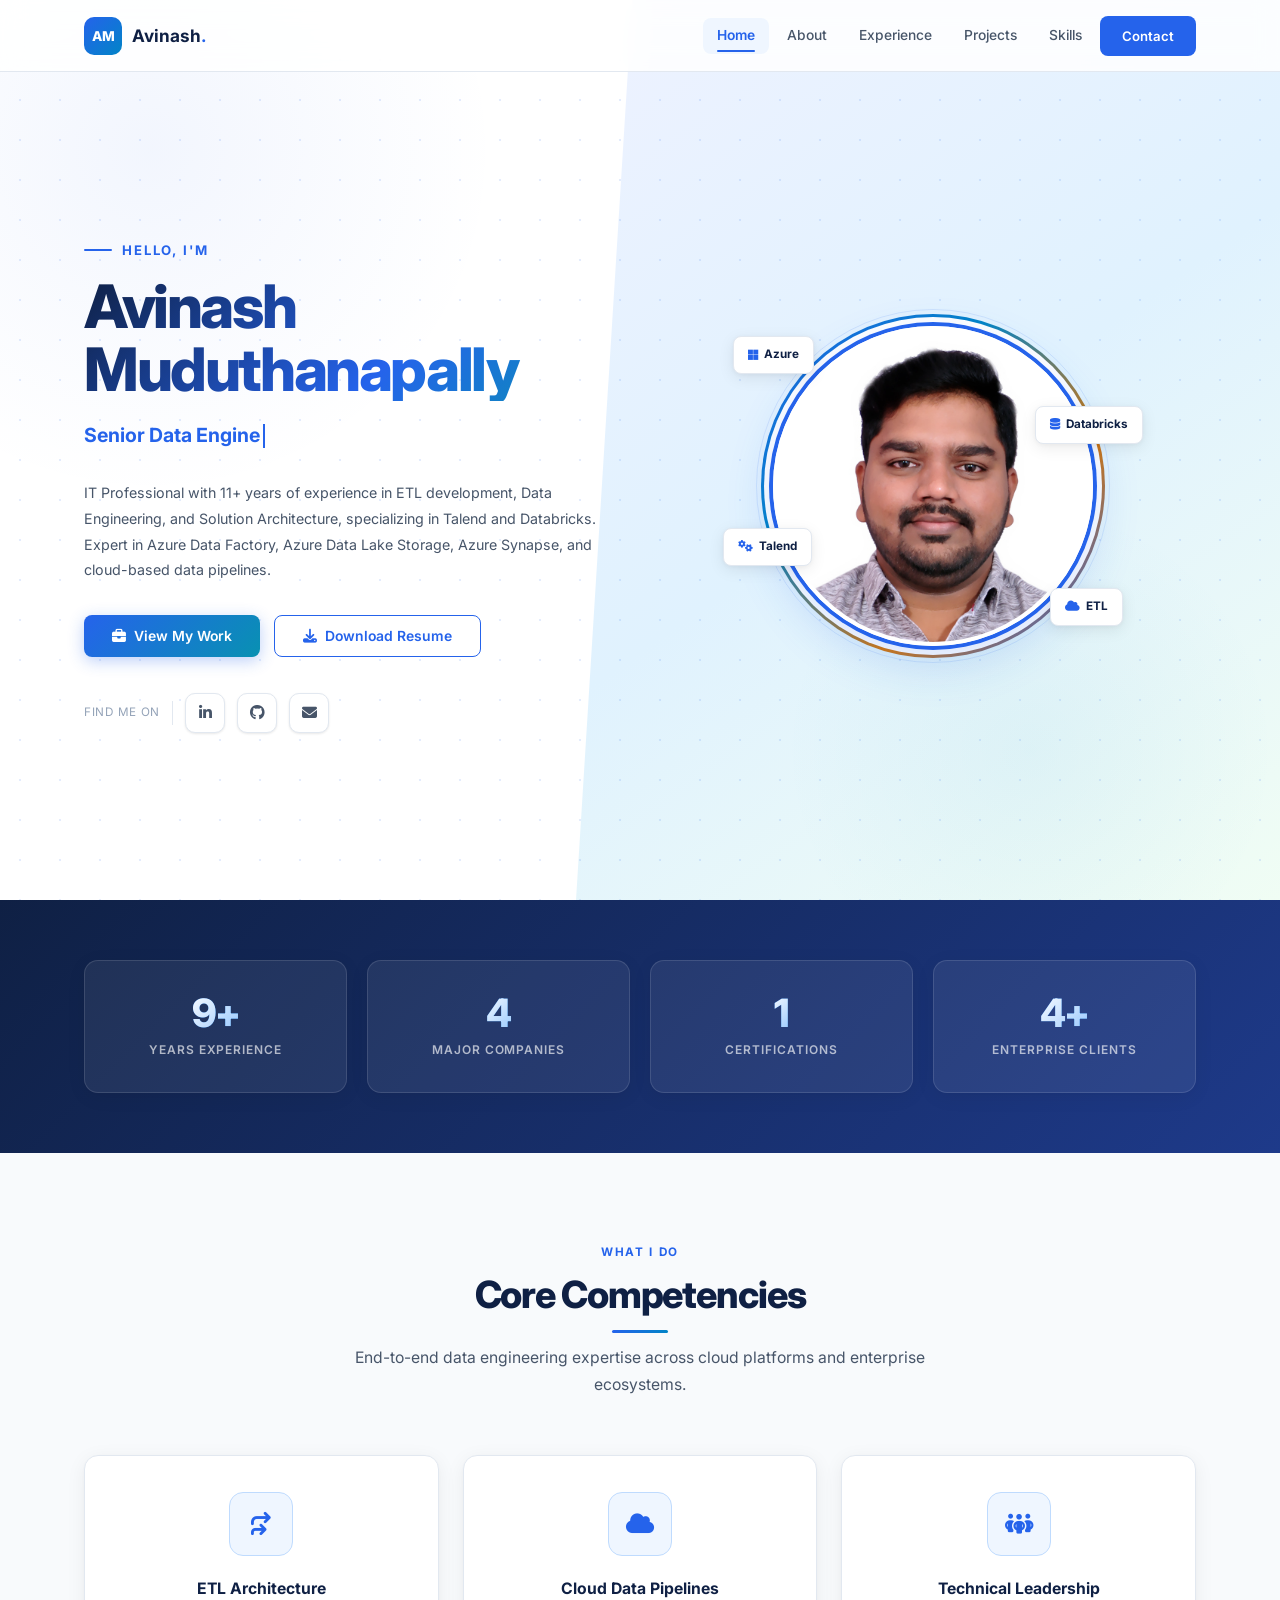
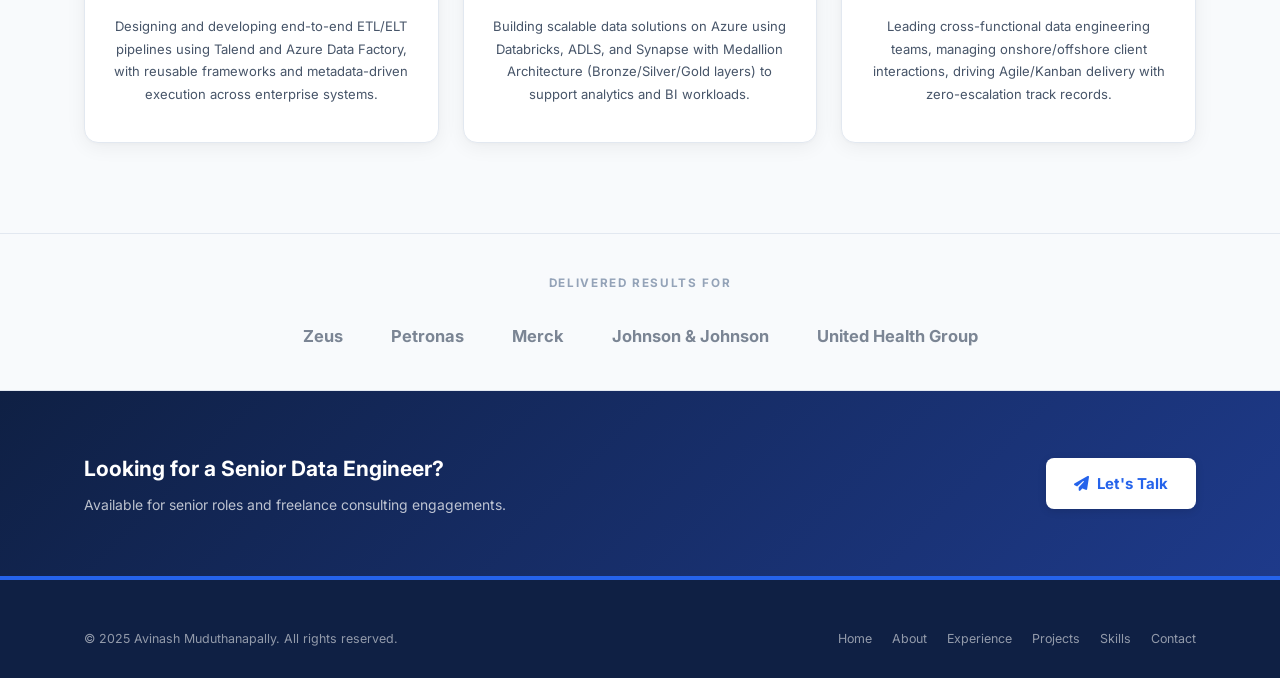
==== Portfolio/index.html @ d3d3b865 "Move portfolio to /Portfolio/ subfolder with visual redesign - Root index.html now redirects to /Por" ====
<!DOCTYPE html>
<html lang="en">
<head>
  <meta charset="UTF-8" />
  <meta name="viewport" content="width=device-width, initial-scale=1.0" />
  <title>Avinash Muduthanapally – Senior Data Engineer</title>
  <meta name="description" content="Senior Data Engineer with 11+ years of experience in ETL, Azure Databricks, Talend, and cloud data pipelines." />

  <!-- Open Graph / LinkedIn preview -->
  <meta property="og:type"        content="website" />
  <meta property="og:url"         content="https://avvi575.github.io/Portfolio/" />
  <meta property="og:title"       content="Avinash Muduthanapally – Senior Data Engineer" />
  <meta property="og:description" content="11+ years in ETL development, Data Engineering &amp; Solution Architecture. Expert in Talend, Azure Databricks, ADF, and cloud-based data pipelines." />
  <meta property="og:image"       content="https://avvi575.github.io/Portfolio/assets/images/profile.jpg" />
  <meta property="og:image:width"  content="1200" />
  <meta property="og:image:height" content="630" />
  <meta name="twitter:card"        content="summary_large_image" />
  <meta name="twitter:title"       content="Avinash Muduthanapally – Senior Data Engineer" />
  <meta name="twitter:description" content="11+ years in ETL, Talend, Azure Databricks, and cloud data pipelines." />
  <meta name="twitter:image"       content="https://avvi575.github.io/Portfolio/assets/images/profile.jpg" />

  <!-- Google Fonts -->
  <link rel="preconnect" href="https://fonts.googleapis.com" />
  <link rel="preconnect" href="https://fonts.gstatic.com" crossorigin />
  <link href="https://fonts.googleapis.com/css2?family=Inter:wght@300;400;500;600;700;800&display=swap" rel="stylesheet" />

  <!-- Font Awesome -->
  <link rel="stylesheet" href="https://cdnjs.cloudflare.com/ajax/libs/font-awesome/6.5.0/css/all.min.css" />

  <!-- AOS -->
  <link rel="stylesheet" href="https://unpkg.com/aos@2.3.4/dist/aos.css" />

  <!-- Stylesheet -->
  <link rel="stylesheet" href="assets/css/style.css" />

  <style>
    /* ── Hero Section ── */
    .hero {
      min-height: 100vh;
      display: flex;
      align-items: center;
      background: #ffffff;
      position: relative;
      overflow: hidden;
      padding-top: var(--nav-height);
    }
    .hero::before {
      content: '';
      position: absolute;
      top: 0; right: 0;
      width: 55%;
      height: 100%;
      background: linear-gradient(145deg, #eef2ff 0%, #e0f2fe 50%, #f0fdf4 100%);
      clip-path: polygon(8% 0%, 100% 0%, 100% 100%, 0% 100%);
      z-index: 0;
    }
    .hero-bg {
      position: absolute;
      inset: 0;
      pointer-events: none;
    }
    .hero-bg-grid {
      position: absolute;
      inset: 0;
      background-image: radial-gradient(circle, rgba(37,99,235,0.12) 1px, transparent 1px);
      background-size: 40px 40px;
      animation: bgPan 30s linear infinite;
    }
    .hero-glow-1 {
      position: absolute;
      width: 700px; height: 700px;
      border-radius: 50%;
      background: radial-gradient(circle, rgba(37,99,235,0.06) 0%, transparent 70%);
      top: -200px; left: -200px;
    }
    .hero-glow-2 {
      position: absolute;
      width: 500px; height: 500px;
      border-radius: 50%;
      background: radial-gradient(circle, rgba(2,132,199,0.05) 0%, transparent 70%);
      bottom: -100px; right: 0;
    }

    /* Hero layout */
    .hero-inner {
      position: relative;
      z-index: 1;
      display: grid;
      grid-template-columns: 1fr 1fr;
      gap: 60px;
      align-items: center;
      padding: 60px 0;
    }
    .hero-greeting {
      font-size: 0.88rem;
      font-weight: 700;
      color: var(--accent-blue);
      letter-spacing: 0.14em;
      text-transform: uppercase;
      margin-bottom: 14px;
      display: flex;
      align-items: center;
      gap: 10px;
    }
    .hero-greeting::before {
      content: '';
      display: inline-block;
      width: 28px; height: 2px;
      background: var(--accent-blue);
      border-radius: 1px;
    }
    .hero-name {
      font-size: clamp(2.6rem, 5.5vw, 4rem);
      font-weight: 800;
      letter-spacing: -0.04em;
      line-height: 1.05;
      background: linear-gradient(135deg, #0f2044 0%, #2563eb 60%, #0891b2 100%);
      -webkit-background-clip: text;
      -webkit-text-fill-color: transparent;
      background-clip: text;
      margin-bottom: 18px;
    }
    .hero-role {
      font-size: clamp(1.05rem, 2.5vw, 1.3rem);
      font-weight: 500;
      color: var(--text-secondary);
      margin-bottom: 22px;
      min-height: 2em;
    }
    .typewriter-wrap {
      display: inline-flex;
      align-items: center;
    }
    #typewriter { color: var(--accent-blue); font-weight: 700; }
    .cursor {
      display: inline-block;
      width: 2px;
      height: 1.2em;
      background: var(--accent-blue);
      margin-left: 3px;
      vertical-align: middle;
      animation: blink 0.8s step-end infinite;
    }
    .hero-summary {
      font-size: 0.95rem;
      color: var(--text-secondary);
      line-height: 1.8;
      max-width: 520px;
      margin-bottom: 32px;
    }
    .hero-actions {
      display: flex;
      gap: 14px;
      flex-wrap: wrap;
      margin-bottom: 36px;
    }
    .hero-socials {
      display: flex;
      gap: 12px;
      align-items: center;
    }
    .hero-social-divider {
      width: 1px; height: 24px;
      background: var(--border);
    }
    .hero-social-label {
      font-size: 0.78rem;
      color: var(--text-muted);
      letter-spacing: 0.06em;
      text-transform: uppercase;
    }

    /* Photo side */
    .hero-photo-side {
      display: flex;
      align-items: center;
      justify-content: center;
      position: relative;
    }
    .photo-ring-wrap {
      position: relative;
      width: 320px; height: 320px;
    }
    .photo-ring-outer {
      position: absolute;
      inset: -12px;
      border-radius: 50%;
      border: 3px solid transparent;
      background:
        linear-gradient(white, white) padding-box,
        linear-gradient(135deg, var(--accent-blue), var(--accent-sky), var(--accent-gold), var(--accent-blue)) border-box;
      animation: rotate-ring 7s linear infinite;
    }
    .photo-ring-outer::before {
      content: '';
      position: absolute;
      inset: -8px;
      border-radius: 50%;
      border: 1px solid rgba(37,99,235,0.12);
    }
    .photo-img {
      width: 320px; height: 320px;
      border-radius: 50%;
      object-fit: cover;
      object-position: top center;
      border: 4px solid #ffffff;
      position: relative;
      z-index: 1;
      box-shadow: 0 0 0 4px var(--accent-blue), 0 16px 48px rgba(37,99,235,0.20);
      animation: pulse-ring 4s ease-in-out infinite;
    }

    /* Floating tech badges */
    .tech-badge {
      position: absolute;
      background: #ffffff;
      border: 1px solid var(--border);
      border-radius: var(--radius-sm);
      padding: 8px 14px;
      font-size: 0.78rem;
      font-weight: 700;
      color: var(--navy);
      white-space: nowrap;
      z-index: 2;
      display: flex;
      align-items: center;
      gap: 6px;
      box-shadow: 0 4px 16px rgba(0,0,0,0.08), 0 1px 4px rgba(0,0,0,0.04);
    }
    .tech-badge i { color: var(--accent-blue); }
    .tb-1 { top: 10px;  left: -40px;  animation: float 3.2s ease-in-out infinite; }
    .tb-2 { top: 80px;  right: -50px; animation: float 3.8s ease-in-out infinite 0.5s; }
    .tb-3 { bottom: 80px; left: -50px; animation: float 4.1s ease-in-out infinite 1s; }
    .tb-4 { bottom: 20px; right: -30px; animation: float 3.5s ease-in-out infinite 1.5s; }

    /* Stats */
    .stats-section {
      padding: 60px 0;
    }

    /* What I Do */
    .what-i-do-grid {
      display: grid;
      grid-template-columns: repeat(3, 1fr);
      gap: 24px;
    }
    .what-card {
      background: #fff;
      border: 1px solid var(--border);
      border-radius: var(--radius-md);
      padding: 36px 28px;
      transition: all var(--transition);
      text-align: center;
      box-shadow: var(--shadow-card);
    }
    .what-card:hover {
      border-color: var(--border-hover);
      box-shadow: var(--shadow-hover);
      transform: translateY(-5px);
    }
    .what-icon {
      width: 64px; height: 64px;
      margin: 0 auto 20px;
      border-radius: var(--radius-md);
      background: #eff6ff;
      border: 1px solid #bfdbfe;
      display: flex; align-items: center; justify-content: center;
      font-size: 1.5rem;
      color: var(--accent-blue);
    }
    .what-title {
      font-size: 1.05rem;
      font-weight: 700;
      color: var(--navy);
      margin-bottom: 12px;
    }
    .what-desc {
      font-size: 0.87rem;
      color: var(--text-secondary);
      line-height: 1.75;
    }

    /* CTA strip */
    .cta-strip {
      background: linear-gradient(135deg, var(--navy) 0%, #1e3a8a 100%);
      padding: 60px 0;
    }
    .cta-strip h3 { color: #fff; font-size: 1.4rem; font-weight: 700; margin-bottom: 6px; }
    .cta-strip p  { color: rgba(255,255,255,0.72); font-size: 0.93rem; }
    .cta-inner {
      display: flex;
      align-items: center;
      justify-content: space-between;
      flex-wrap: wrap;
      gap: 24px;
    }
    .btn-white {
      background: #fff;
      color: var(--accent-blue);
      font-weight: 700;
      padding: 13px 28px;
      border-radius: var(--radius-sm);
      display: inline-flex;
      align-items: center;
      gap: 8px;
      transition: all var(--transition);
      box-shadow: 0 2px 8px rgba(0,0,0,0.12);
    }
    .btn-white:hover {
      background: var(--accent-blue);
      color: #fff;
      transform: translateY(-2px);
      box-shadow: 0 6px 20px rgba(0,0,0,0.15);
    }

    /* Photo placeholder */
    .photo-placeholder {
      width: 320px; height: 320px;
      border-radius: 50%;
      background: #eff6ff;
      border: 5px solid #fff;
      align-items: center;
      justify-content: center;
      font-size: 5rem;
      color: var(--accent-blue);
      position: relative;
      z-index: 1;
    }

    /* Stats dark variant */
    .stats-dark { background: linear-gradient(135deg, #0f2044 0%, #1e3a8a 100%) !important; border: none !important; }
    .stats-dark .stat-item { background: rgba(255,255,255,0.07); border-color: rgba(255,255,255,0.12); }
    .stats-dark .stat-item:hover { background: rgba(255,255,255,0.12); }
    .stats-dark .stat-number span { background: linear-gradient(135deg, #ffffff, #93c5fd); -webkit-background-clip: text; background-clip: text; -webkit-text-fill-color: transparent; }
    .stats-dark .stat-label { color: rgba(255,255,255,0.65); }

    @media (max-width: 900px) {
      .hero-inner { grid-template-columns: 1fr; text-align: center; gap: 40px; }
      .hero-greeting { justify-content: center; }
      .hero-summary  { margin: 0 auto 32px; }
      .hero-actions  { justify-content: center; }
      .hero-socials  { justify-content: center; }
      .photo-ring-wrap { width: 240px; height: 240px; }
      .photo-img { width: 240px; height: 240px; }
      .photo-placeholder { width: 240px; height: 240px; }
      .tb-1, .tb-2, .tb-3, .tb-4 { display: none; }
    }
    @media (max-width: 768px) {
      .what-i-do-grid { grid-template-columns: 1fr; }
      .cta-inner { flex-direction: column; text-align: center; }
    }
  </style>
</head>
<body>

  <!-- ── Navbar ─────────────────────────────────────────────── -->
  <nav class="navbar" id="navbar">
    <div class="container">
      <div class="nav-inner">
        <a href="index.html" class="nav-logo">
          <div class="nav-logo-badge">AM</div>
          <span class="nav-logo-text">Avinash<span>.</span></span>
        </a>
        <div class="nav-links">
          <a href="index.html"      class="nav-link" data-page="index.html">Home</a>
          <a href="about.html"      class="nav-link" data-page="about.html">About</a>
          <a href="experience.html" class="nav-link" data-page="experience.html">Experience</a>
          <a href="projects.html"   class="nav-link" data-page="projects.html">Projects</a>
          <a href="skills.html"     class="nav-link" data-page="skills.html">Skills</a>
          <a href="contact.html"    class="nav-link nav-cta" data-page="contact.html">Contact</a>
        </div>
        <button class="hamburger" id="hamburger" aria-label="Toggle menu">
          <span></span><span></span><span></span>
        </button>
      </div>
    </div>
  </nav>

  <!-- Mobile Menu -->
  <div class="mobile-menu" id="mobileMenu">
    <a href="index.html"      class="nav-link" data-page="index.html">Home</a>
    <a href="about.html"      class="nav-link" data-page="about.html">About</a>
    <a href="experience.html" class="nav-link" data-page="experience.html">Experience</a>
    <a href="projects.html"   class="nav-link" data-page="projects.html">Projects</a>
    <a href="skills.html"     class="nav-link" data-page="skills.html">Skills</a>
    <a href="contact.html"    class="nav-link nav-cta">Contact</a>
  </div>

  <!-- ── Hero Section ───────────────────────────────────────── -->
  <section class="hero">
    <div class="hero-bg">
      <div class="hero-bg-grid"></div>
      <div class="hero-glow-1"></div>
      <div class="hero-glow-2"></div>
    </div>

    <div class="container">
      <div class="hero-inner">

        <!-- Left: Text -->
        <div class="hero-text">
          <p class="hero-greeting">Hello, I'm</p>
          <h1 class="hero-name">Avinash<br/>Muduthanapally</h1>

          <div class="hero-role">
            <div class="typewriter-wrap">
              <span id="typewriter">Senior Data Engineer</span><span class="cursor"></span>
            </div>
          </div>

          <p class="hero-summary">
            IT Professional with 11+ years of experience in ETL development, Data Engineering, and Solution Architecture, specializing in Talend and Databricks. Expert in Azure Data Factory, Azure Data Lake Storage, Azure Synapse, and cloud-based data pipelines.
          </p>

          <div class="hero-actions">
            <a href="projects.html" class="btn btn-primary">
              <i class="fa-solid fa-briefcase"></i> View My Work
            </a>
            <a href="Avinash_Muduthanapally_Resume (1).pdf" class="btn btn-secondary" target="_blank">
              <i class="fa-solid fa-download"></i> Download Resume
            </a>
          </div>

          <div class="hero-socials">
            <span class="hero-social-label">Find me on</span>
            <div class="hero-social-divider"></div>
            <a href="https://www.linkedin.com/in/avinash-muduthanapally/" target="_blank" class="social-link" title="LinkedIn">
              <i class="fa-brands fa-linkedin-in"></i>
            </a>
            <a href="https://github.com/avvi575" target="_blank" class="social-link" title="GitHub">
              <i class="fa-brands fa-github"></i>
            </a>
            <a href="mailto:avinash.muduthanapally@gmail.com" class="social-link" title="Email">
              <i class="fa-solid fa-envelope"></i>
            </a>
          </div>
        </div>

        <!-- Right: Photo -->
        <div class="hero-photo-side">
          <div class="photo-ring-wrap">
            <div class="photo-ring-outer"></div>
            <img src="assets/images/profile.jpg" alt="Avinash Muduthanapally" class="photo-img" onerror="this.style.display='none'; this.parentElement.querySelector('.photo-placeholder').style.display='flex';" />
            <div class="photo-placeholder" style="display:none; width:320px; height:320px; border-radius:50%; background:#eff6ff; border:5px solid #fff; align-items:center; justify-content:center; font-size:5rem; color:var(--accent-blue); position:relative; z-index:1;">
              <i class="fa-solid fa-user"></i>
            </div>

            <!-- Floating tech badges -->
            <div class="tech-badge tb-1"><i class="fa-brands fa-microsoft"></i> Azure</div>
            <div class="tech-badge tb-2"><i class="fa-solid fa-database"></i> Databricks</div>
            <div class="tech-badge tb-3"><i class="fa-solid fa-gears"></i> Talend</div>
            <div class="tech-badge tb-4"><i class="fa-solid fa-cloud"></i> ETL</div>
          </div>
        </div>

      </div>
    </div>
  </section>

  <!-- ── Stats Row ───────────────────────────────────────────── -->
  <section class="stats-section stats-dark">
    <div class="container">
      <div class="stats-grid">
        <div class="stat-item" data-aos="fade-up" data-aos-delay="80">
          <div class="stat-number">
            <span data-counter data-target="11" data-suffix="+">0</span>
          </div>
          <div class="stat-label">Years Experience</div>
        </div>
        <div class="stat-item" data-aos="fade-up" data-aos-delay="160">
          <div class="stat-number">
            <span data-counter data-target="5">0</span>
          </div>
          <div class="stat-label">Major Companies</div>
        </div>
        <div class="stat-item" data-aos="fade-up" data-aos-delay="240">
          <div class="stat-number">
            <span data-counter data-target="2">0</span>
          </div>
          <div class="stat-label">Certifications</div>
        </div>
        <div class="stat-item" data-aos="fade-up" data-aos-delay="320">
          <div class="stat-number">
            <span data-counter data-target="5" data-suffix="+">0</span>
          </div>
          <div class="stat-label">Enterprise Clients</div>
        </div>
      </div>
    </div>
  </section>

  <!-- ── What I Do ───────────────────────────────────────────── -->
  <section class="section" style="background: var(--bg-secondary);">
    <div class="container">
      <div class="section-header" data-aos="fade-up">
        <p style="font-size:0.78rem; color:var(--accent-blue); font-weight:700; letter-spacing:0.14em; text-transform:uppercase; margin-bottom:10px;">What I Do</p>
        <h2 class="section-title">Core Competencies</h2>
        <div class="divider"></div>
        <p class="section-subtitle">End-to-end data engineering expertise across cloud platforms and enterprise ecosystems.</p>
      </div>

      <div class="what-i-do-grid">
        <div class="what-card" data-aos="fade-up" data-aos-delay="80" data-tilt>
          <div class="what-icon"><i class="fa-solid fa-arrows-turn-right"></i></div>
          <h3 class="what-title">ETL Architecture</h3>
          <p class="what-desc">Designing and developing end-to-end ETL/ELT pipelines using Talend and Azure Data Factory, with reusable frameworks and metadata-driven execution across enterprise systems.</p>
        </div>
        <div class="what-card" data-aos="fade-up" data-aos-delay="160" data-tilt>
          <div class="what-icon"><i class="fa-solid fa-cloud"></i></div>
          <h3 class="what-title">Cloud Data Pipelines</h3>
          <p class="what-desc">Building scalable data solutions on Azure using Databricks, ADLS, and Synapse with Medallion Architecture (Bronze/Silver/Gold layers) to support analytics and BI workloads.</p>
        </div>
        <div class="what-card" data-aos="fade-up" data-aos-delay="240" data-tilt>
          <div class="what-icon"><i class="fa-solid fa-people-group"></i></div>
          <h3 class="what-title">Technical Leadership</h3>
          <p class="what-desc">Leading cross-functional data engineering teams, managing onshore/offshore client interactions, driving Agile/Kanban delivery with zero-escalation track records.</p>
        </div>
      </div>
    </div>
  </section>

  <!-- Clients strip -->
  <section style="background:#f8fafc; padding:40px 0; border-top:1px solid #e2e8f0; border-bottom:1px solid #e2e8f0;">
    <div class="container">
      <p style="text-align:center; font-size:0.78rem; font-weight:700; color:#94a3b8; letter-spacing:0.14em; text-transform:uppercase; margin-bottom:28px;">Delivered Results For</p>
      <div style="display:flex; align-items:center; justify-content:center; gap:48px; flex-wrap:wrap;">
        <span style="font-size:1.1rem; font-weight:700; color:#475569; opacity:0.7;">Zeus</span>
        <span style="font-size:1.1rem; font-weight:700; color:#475569; opacity:0.7;">Petronas</span>
        <span style="font-size:1.1rem; font-weight:700; color:#475569; opacity:0.7;">Merck</span>
        <span style="font-size:1.1rem; font-weight:700; color:#475569; opacity:0.7;">Johnson &amp; Johnson</span>
        <span style="font-size:1.1rem; font-weight:700; color:#475569; opacity:0.7;">United Health Group</span>
      </div>
    </div>
  </section>

  <!-- ── CTA Strip ────────────────────────────────────────────── -->
  <section class="cta-strip">
    <div class="container">
      <div class="cta-inner">
        <div>
          <h3>Looking for a Senior Data Engineer?</h3>
          <p>Available for senior roles and freelance consulting engagements.</p>
        </div>
        <a href="contact.html" class="btn-white">
          <i class="fa-solid fa-paper-plane"></i> Let's Talk
        </a>
      </div>
    </div>
  </section>

  <!-- ── Footer ──────────────────────────────────────────────── -->
  <footer class="footer">
    <div class="container">
      <div class="footer-inner">
        <p class="footer-copy">&copy; 2025 Avinash Muduthanapally. All rights reserved.</p>
        <nav class="footer-links">
          <a href="index.html">Home</a>
          <a href="about.html">About</a>
          <a href="experience.html">Experience</a>
          <a href="projects.html">Projects</a>
          <a href="skills.html">Skills</a>
          <a href="contact.html">Contact</a>
        </nav>
      </div>
    </div>
  </footer>

  <script src="https://unpkg.com/aos@2.3.4/dist/aos.js"></script>
  <script>AOS.init({ duration: 700, once: true, offset: 60 });</script>
  <script src="assets/js/main.js"></script>
</body>
</html>
---- Portfolio/assets/css/style.css ----
/* =============================================================
   Avinash Muduthanapally Portfolio – Main Stylesheet (Light Corporate)
   ============================================================= */

:root {
  --bg-primary:      #ffffff;
  --bg-secondary:    #f8fafc;
  --bg-alt:          #f1f5f9;
  --bg-card:         #ffffff;
  --bg-card-hover:   #f8fafc;
  --navy:            #0f2044;
  --accent-blue:     #2563eb;
  --accent-sky:      #0284c7;
  --accent-gold:     #d97706;
  --accent-teal:     #0891b2;
  --text-primary:    #0f172a;
  --text-secondary:  #475569;
  --text-muted:      #94a3b8;
  --border:          #e2e8f0;
  --border-hover:    rgba(37,99,235,0.35);
  --nav-height:      72px;
  --radius-sm:       8px;
  --radius-md:       14px;
  --radius-lg:       22px;
  --shadow-sm:       0 1px 3px rgba(0,0,0,0.06), 0 1px 2px rgba(0,0,0,0.04);
  --shadow-card:     0 4px 20px rgba(0,0,0,0.06), 0 1px 4px rgba(0,0,0,0.03);
  --shadow-hover:    0 12px 40px rgba(37,99,235,0.10), 0 4px 16px rgba(0,0,0,0.06);
  --shadow-glow:     0 8px 32px rgba(37,99,235,0.12);
  --transition:      0.25s cubic-bezier(0.4,0,0.2,1);
  --font-base:       'Inter', sans-serif;
}

*, *::before, *::after { box-sizing: border-box; margin: 0; padding: 0; }

html {
  font-size: 15px;
  scroll-behavior: smooth;
  -webkit-font-smoothing: antialiased;
}

body {
  font-family: var(--font-base);
  background-color: var(--bg-primary);
  color: var(--text-primary);
  line-height: 1.7;
  overflow-x: hidden;
}

a { color: inherit; text-decoration: none; }
ul, ol { list-style: none; }
img { display: block; max-width: 100%; }
button { cursor: pointer; font-family: inherit; border: none; background: none; }

::-webkit-scrollbar { width: 6px; }
::-webkit-scrollbar-track { background: var(--bg-alt); }
::-webkit-scrollbar-thumb { background: var(--accent-blue); border-radius: 3px; }
::-webkit-scrollbar-thumb:hover { background: var(--navy); }

/* ── Typography ── */
.section-title {
  font-size: clamp(1.8rem, 4vw, 2.5rem);
  font-weight: 800;
  letter-spacing: -0.03em;
  line-height: 1.15;
  color: var(--navy);
}
.section-subtitle {
  font-size: 1.05rem;
  color: var(--text-secondary);
  max-width: 600px;
}
.accent-blue  { color: var(--accent-blue); }
.accent-sky   { color: var(--accent-sky); }
.accent-gold  { color: var(--accent-gold); }
.text-muted   { color: var(--text-muted); }

/* ── Layout ── */
.container {
  width: 100%;
  max-width: 1160px;
  margin: 0 auto;
  padding: 0 24px;
}
.section { padding: 90px 0; }
.section-alt { background: var(--bg-secondary); }
.section-header {
  text-align: center;
  margin-bottom: 56px;
}
.section-header .section-subtitle { margin: 12px auto 0; }
.divider {
  width: 56px;
  height: 3px;
  background: linear-gradient(90deg, var(--accent-blue), var(--accent-sky));
  border-radius: 2px;
  margin: 14px auto 0;
}
.divider-left { margin-left: 0; }

/* ── Section eyebrow label ── */
.section-eyebrow {
  font-size: 0.78rem;
  color: var(--accent-blue);
  font-weight: 700;
  letter-spacing: 0.14em;
  text-transform: uppercase;
  margin-bottom: 10px;
  display: block;
}

/* ── Navbar ── */
.navbar {
  position: fixed;
  top: 0; left: 0; right: 0;
  height: var(--nav-height);
  z-index: 1000;
  background: rgba(255,255,255,0.85);
  backdrop-filter: blur(12px);
  -webkit-backdrop-filter: blur(12px);
  border-bottom: 1px solid var(--border);
  transition: box-shadow var(--transition);
}
.navbar.scrolled {
  box-shadow: 0 2px 16px rgba(0,0,0,0.08);
}
.nav-inner {
  display: flex;
  align-items: center;
  justify-content: space-between;
  height: var(--nav-height);
}
.nav-logo {
  display: flex;
  align-items: center;
  gap: 10px;
  font-weight: 700;
  font-size: 1.15rem;
  color: var(--navy);
}
.nav-logo-badge {
  width: 38px; height: 38px;
  border-radius: 10px;
  background: linear-gradient(135deg, var(--accent-blue), var(--accent-sky));
  display: flex; align-items: center; justify-content: center;
  font-weight: 800;
  font-size: 0.9rem;
  color: #fff;
  flex-shrink: 0;
}
.nav-logo-text { color: var(--navy); }
.nav-logo-text span { color: var(--accent-blue); }

.nav-links {
  display: flex;
  align-items: center;
  gap: 4px;
}
.nav-link {
  position: relative;
  padding: 6px 14px;
  font-size: 0.92rem;
  font-weight: 500;
  color: var(--text-secondary);
  border-radius: var(--radius-sm);
  transition: color var(--transition);
}
.nav-link::after {
  content: '';
  position: absolute;
  bottom: 2px; left: 14px; right: 14px;
  height: 2px;
  background: var(--accent-blue);
  border-radius: 1px;
  transform: scaleX(0);
  transition: transform var(--transition);
}
.nav-link:hover { color: var(--accent-blue); }
.nav-link.active {
  color: var(--accent-blue);
  font-weight: 600;
  background: #eff6ff;
  border-radius: var(--radius-sm);
}
.nav-link.active::after { transform: scaleX(1); }
.nav-link:hover::after { transform: scaleX(1); }

.nav-cta {
  padding: 9px 22px;
  background: var(--accent-blue);
  color: #fff !important;
  border-radius: var(--radius-sm);
  font-weight: 600;
  font-size: 0.88rem;
  transition: background var(--transition), transform var(--transition), box-shadow var(--transition);
}
.nav-cta::after { display: none; }
.nav-cta:hover {
  background: var(--navy);
  transform: translateY(-1px);
  box-shadow: 0 4px 16px rgba(37,99,235,0.25);
}

.hamburger {
  display: none;
  flex-direction: column;
  gap: 5px;
  padding: 6px;
}
.hamburger span {
  display: block;
  width: 24px; height: 2px;
  background: var(--navy);
  border-radius: 1px;
  transition: transform var(--transition), opacity var(--transition);
}
.hamburger.open span:nth-child(1) { transform: translateY(7px) rotate(45deg); }
.hamburger.open span:nth-child(2) { opacity: 0; }
.hamburger.open span:nth-child(3) { transform: translateY(-7px) rotate(-45deg); }

.mobile-menu {
  display: none;
  position: fixed;
  top: var(--nav-height); left: 0; right: 0;
  background: rgba(255,255,255,0.98);
  backdrop-filter: blur(16px);
  border-bottom: 1px solid var(--border);
  box-shadow: 0 8px 24px rgba(0,0,0,0.08);
  padding: 16px 24px 24px;
  z-index: 999;
  flex-direction: column;
  gap: 4px;
}
.mobile-menu.open { display: flex; }
.mobile-menu .nav-link {
  padding: 12px 16px;
  border-radius: var(--radius-sm);
  font-size: 1rem;
  display: block;
  color: var(--text-primary);
}
.mobile-menu .nav-link:hover { background: var(--bg-secondary); color: var(--accent-blue); }
.mobile-menu .nav-cta { margin-top: 8px; text-align: center; }

/* ── Buttons ── */
.btn {
  display: inline-flex;
  align-items: center;
  gap: 8px;
  padding: 13px 28px;
  border-radius: var(--radius-sm);
  font-size: 0.93rem;
  font-weight: 600;
  transition: all var(--transition);
  cursor: pointer;
  border: none;
  line-height: 1;
  white-space: nowrap;
}
.btn-primary {
  background: linear-gradient(135deg, #2563eb, #0891b2);
  color: #fff;
  box-shadow: 0 4px 16px rgba(37,99,235,0.30);
}
.btn-primary:hover {
  background: linear-gradient(135deg, #1d4ed8, #0e7490);
  transform: translateY(-2px);
  box-shadow: 0 8px 28px rgba(37,99,235,0.40);
}
.btn-secondary {
  background: #fff;
  color: var(--accent-blue);
  border: 1.5px solid var(--accent-blue);
}
.btn-secondary:hover {
  background: var(--accent-blue);
  color: #fff;
  transform: translateY(-2px);
  box-shadow: 0 4px 16px rgba(37,99,235,0.20);
}
.btn-outline-gold {
  background: transparent;
  color: var(--accent-gold);
  border: 1.5px solid var(--accent-gold);
}
.btn-outline-gold:hover {
  background: var(--accent-gold);
  color: #fff;
  transform: translateY(-2px);
}

/* ── Cards ── */
.card {
  background: var(--bg-card);
  border: 1px solid var(--border);
  border-radius: var(--radius-md);
  padding: 28px;
  transition: all var(--transition);
  position: relative;
  overflow: hidden;
  box-shadow: var(--shadow-card);
}
.card:hover {
  border-color: var(--border-hover);
  box-shadow: var(--shadow-hover);
  transform: translateY(-4px);
  border-left: 3px solid var(--accent-blue);
}

/* ── Tags / Badges ── */
.tag {
  display: inline-flex;
  align-items: center;
  padding: 4px 12px;
  background: #eff6ff;
  border: 1px solid #bfdbfe;
  border-radius: 20px;
  font-size: 0.78rem;
  font-weight: 600;
  color: var(--accent-blue);
  white-space: nowrap;
}
.tag-cyan {
  background: #ecfeff;
  border-color: #a5f3fc;
  color: var(--accent-sky);
}
.tag-gold {
  background: #fffbeb;
  border-color: #fde68a;
  color: var(--accent-gold);
}
.tag-green {
  background: #ecfdf5;
  border-color: #a7f3d0;
  color: #059669;
}
.tag-purple {
  background: #f5f3ff;
  border-color: #ddd6fe;
  color: #7c3aed;
}
.tag-navy {
  background: #eff6ff;
  border-color: #bfdbfe;
  color: var(--navy);
}
.tags-row {
  display: flex;
  flex-wrap: wrap;
  gap: 6px;
  margin-top: 14px;
}

/* ── Page Hero (inner pages) ── */
.page-hero {
  padding: calc(var(--nav-height) + 56px) 0 56px;
  background: linear-gradient(135deg, var(--navy) 0%, #1e3a8a 100%);
  position: relative;
  overflow: hidden;
  border-bottom: 4px solid var(--accent-blue);
}
.page-hero::before {
  content: '';
  position: absolute;
  inset: 0;
  background-image: radial-gradient(circle, rgba(255,255,255,0.04) 1px, transparent 1px);
  background-size: 36px 36px;
  pointer-events: none;
}
.page-hero::after {
  content: '';
  position: absolute;
  top: -80px; right: -80px;
  width: 360px; height: 360px;
  background: radial-gradient(circle, rgba(255,255,255,0.06) 0%, transparent 70%);
  pointer-events: none;
}
.page-hero-inner { position: relative; z-index: 1; }
.breadcrumb {
  display: flex;
  align-items: center;
  gap: 8px;
  font-size: 0.82rem;
  color: rgba(255,255,255,0.55);
  margin-bottom: 18px;
}
.breadcrumb a { transition: color var(--transition); }
.breadcrumb a:hover { color: rgba(255,255,255,0.9); }
.breadcrumb i { font-size: 0.6rem; }
.page-hero-title {
  font-size: clamp(2rem, 5vw, 3rem);
  font-weight: 800;
  letter-spacing: -0.04em;
  line-height: 1.1;
  color: #ffffff;
}
.page-hero-subtitle {
  margin-top: 12px;
  font-size: 1.05rem;
  color: rgba(255,255,255,0.70);
  max-width: 540px;
}

/* ── Timeline ── */
.timeline { position: relative; }
.timeline::before {
  content: '';
  position: absolute;
  left: 28px; top: 8px; bottom: 8px;
  width: 2px;
  background: linear-gradient(180deg, var(--accent-blue), var(--accent-sky), #e2e8f0);
  border-radius: 1px;
}
.timeline-item {
  position: relative;
  padding-left: 72px;
  padding-bottom: 44px;
}
.timeline-item:last-child { padding-bottom: 0; }
.timeline-dot {
  position: absolute;
  left: 19px; top: 8px;
  width: 20px; height: 20px;
  border-radius: 50%;
  background: #fff;
  border: 2px solid var(--accent-blue);
  z-index: 1;
  transition: all var(--transition);
  box-shadow: var(--shadow-sm);
}
.timeline-dot::after {
  content: '';
  position: absolute;
  inset: 3px;
  border-radius: 50%;
  background: var(--accent-blue);
}
.timeline-item:hover .timeline-dot {
  border-color: var(--navy);
  box-shadow: 0 0 0 4px rgba(37,99,235,0.12);
}
.timeline-item:hover .timeline-dot::after { background: var(--navy); }

.timeline-card {
  background: #fff;
  border: 1px solid var(--border);
  border-radius: var(--radius-md);
  padding: 28px 32px;
  transition: all var(--transition);
  box-shadow: var(--shadow-card);
}
.timeline-card:hover {
  border-color: var(--border-hover);
  box-shadow: var(--shadow-hover);
  border-left: 3px solid var(--accent-blue);
}
.timeline-company {
  display: flex;
  align-items: flex-start;
  justify-content: space-between;
  gap: 16px;
  flex-wrap: wrap;
}
.company-name {
  font-size: 1.18rem;
  font-weight: 700;
  color: var(--navy);
}
.company-role {
  font-size: 0.95rem;
  font-weight: 600;
  color: var(--accent-blue);
  margin-top: 4px;
}
.company-meta {
  display: flex;
  gap: 16px;
  flex-wrap: wrap;
  margin-top: 8px;
  font-size: 0.82rem;
  color: var(--text-muted);
}
.company-meta span { display: flex; align-items: center; gap: 5px; }
.timeline-period {
  font-size: 0.82rem;
  font-weight: 600;
  color: var(--accent-gold);
  background: #fffbeb;
  border: 1px solid #fde68a;
  padding: 4px 12px;
  border-radius: 20px;
  white-space: nowrap;
}
.timeline-bullets {
  margin-top: 18px;
  display: flex;
  flex-direction: column;
  gap: 9px;
}
.timeline-bullets li {
  position: relative;
  padding-left: 18px;
  font-size: 0.90rem;
  color: var(--text-secondary);
  line-height: 1.65;
}
.timeline-bullets li::before {
  content: '';
  position: absolute;
  left: 0; top: 9px;
  width: 6px; height: 6px;
  border-radius: 50%;
  background: var(--accent-blue);
}

/* ── Skill Bars ── */
.skill-bar-wrap { margin-bottom: 16px; }
.skill-bar-label {
  display: flex;
  justify-content: space-between;
  margin-bottom: 7px;
  font-size: 0.88rem;
  font-weight: 600;
  color: var(--text-primary);
}
.skill-bar-label span:last-child { color: var(--text-muted); }
.skill-bar-track {
  height: 7px;
  background: var(--bg-alt);
  border-radius: 4px;
  overflow: hidden;
}
.skill-bar-fill {
  height: 100%;
  border-radius: 4px;
  background: linear-gradient(90deg, var(--accent-blue), var(--accent-sky));
  width: 0;
  transition: width 1.2s cubic-bezier(0.4,0,0.2,1);
}
.fill-teal { background: linear-gradient(90deg, #0891b2, #06b6d4); }
.fill-gold  { background: linear-gradient(90deg, #d97706, #f59e0b); }

/* ── Stats ── */
.stats-grid {
  display: grid;
  grid-template-columns: repeat(4, 1fr);
  gap: 20px;
}
.stat-item {
  background: #fff;
  border: 1px solid var(--border);
  border-radius: var(--radius-md);
  padding: 32px 24px;
  text-align: center;
  box-shadow: var(--shadow-card);
  transition: all var(--transition);
}
.stat-item:hover {
  border-color: var(--border-hover);
  box-shadow: var(--shadow-hover);
  transform: translateY(-3px);
}
.stat-number {
  font-size: clamp(2rem, 4vw, 2.6rem);
  font-weight: 800;
  letter-spacing: -0.04em;
  background: linear-gradient(135deg, var(--accent-blue), var(--accent-sky));
  -webkit-background-clip: text;
  -webkit-text-fill-color: transparent;
  background-clip: text;
  line-height: 1;
}
.stat-label {
  font-size: 0.80rem;
  color: var(--text-muted);
  margin-top: 8px;
  font-weight: 600;
  text-transform: uppercase;
  letter-spacing: 0.08em;
}

/* ── Contact Form ── */
.form-group { margin-bottom: 20px; }
.form-group label {
  display: block;
  font-size: 0.84rem;
  font-weight: 600;
  color: var(--text-primary);
  margin-bottom: 8px;
}
.form-group input,
.form-group textarea,
.form-group select {
  width: 100%;
  background: var(--bg-secondary);
  border: 1.5px solid var(--border);
  border-radius: var(--radius-sm);
  padding: 13px 16px;
  font-size: 0.92rem;
  font-family: var(--font-base);
  color: var(--text-primary);
  transition: border-color var(--transition), box-shadow var(--transition);
  outline: none;
  resize: vertical;
}
.form-group input::placeholder,
.form-group textarea::placeholder { color: var(--text-muted); }
.form-group input:focus,
.form-group textarea:focus,
.form-group select:focus {
  border-color: var(--accent-blue);
  box-shadow: 0 0 0 3px rgba(37,99,235,0.10);
  background: #fff;
}
.form-group textarea { min-height: 140px; }

/* ── Footer ── */
.footer {
  background: var(--navy);
  padding: 48px 0 28px;
  border-top: 4px solid var(--accent-blue);
}
.footer-inner {
  display: flex;
  align-items: center;
  justify-content: space-between;
  flex-wrap: wrap;
  gap: 20px;
}
.footer-copy {
  font-size: 0.83rem;
  color: rgba(255,255,255,0.55);
}
.footer-links {
  display: flex;
  gap: 20px;
  flex-wrap: wrap;
}
.footer-links a {
  font-size: 0.83rem;
  color: rgba(255,255,255,0.55);
  transition: color var(--transition);
}
.footer-links a:hover { color: #fff; }

/* ── Social Links ── */
.social-links { display: flex; gap: 12px; align-items: center; }
.social-link {
  width: 40px; height: 40px;
  border-radius: 10px;
  background: #fff;
  border: 1px solid var(--border);
  display: flex; align-items: center; justify-content: center;
  font-size: 1rem;
  color: var(--text-secondary);
  transition: all var(--transition);
  box-shadow: var(--shadow-sm);
}
.social-link:hover {
  border-color: var(--accent-blue);
  color: var(--accent-blue);
  transform: translateY(-3px);
  box-shadow: 0 6px 20px rgba(37,99,235,0.15);
}

/* ── Contact Info Cards ── */
.contact-info-card {
  display: flex;
  align-items: flex-start;
  gap: 16px;
  padding: 20px;
  background: #fff;
  border: 1px solid var(--border);
  border-radius: var(--radius-md);
  transition: all var(--transition);
  margin-bottom: 16px;
  box-shadow: var(--shadow-sm);
}
.contact-info-card:hover {
  border-color: var(--border-hover);
  box-shadow: var(--shadow-hover);
}
.contact-icon {
  width: 44px; height: 44px;
  border-radius: 10px;
  background: #eff6ff;
  border: 1px solid #bfdbfe;
  display: flex; align-items: center; justify-content: center;
  font-size: 1.1rem;
  color: var(--accent-blue);
  flex-shrink: 0;
}
.contact-info-label {
  font-size: 0.75rem;
  text-transform: uppercase;
  letter-spacing: 0.1em;
  color: var(--text-muted);
  font-weight: 600;
}
.contact-info-value {
  font-size: 0.92rem;
  color: var(--text-primary);
  font-weight: 500;
  margin-top: 3px;
}
.contact-info-value a {
  color: var(--accent-blue);
  transition: color var(--transition);
}
.contact-info-value a:hover { color: var(--navy); }

/* ── Cert Cards ── */
.cert-card {
  display: flex;
  align-items: center;
  gap: 20px;
  padding: 24px;
  background: #fff;
  border: 1px solid var(--border);
  border-radius: var(--radius-md);
  transition: all var(--transition);
  box-shadow: var(--shadow-sm);
}
.cert-card:hover {
  border-color: var(--border-hover);
  box-shadow: var(--shadow-hover);
}
.cert-icon {
  width: 56px; height: 56px;
  border-radius: var(--radius-sm);
  display: flex; align-items: center; justify-content: center;
  font-size: 1.6rem;
  flex-shrink: 0;
}
.cert-icon-talend {
  background: #eff6ff;
  border: 1px solid #bfdbfe;
  color: var(--accent-blue);
}
.cert-icon-databricks {
  background: #fffbeb;
  border: 1px solid #fde68a;
  color: var(--accent-gold);
}
.cert-name { font-size: 1rem; font-weight: 700; color: var(--navy); }
.cert-issuer { font-size: 0.82rem; color: var(--text-muted); margin-top: 4px; }

/* ── Domain Pills ── */
.domain-grid { display: flex; flex-wrap: wrap; gap: 12px; }
.domain-pill {
  padding: 10px 20px;
  background: #fff;
  border: 1.5px solid var(--border);
  border-radius: 30px;
  font-size: 0.88rem;
  font-weight: 500;
  color: var(--text-secondary);
  transition: all var(--transition);
  display: flex;
  align-items: center;
  gap: 8px;
  box-shadow: var(--shadow-sm);
}
.domain-pill:hover {
  border-color: var(--accent-blue);
  color: var(--accent-blue);
  background: #eff6ff;
  transform: translateY(-2px);
}

/* ── Client Cards ── */
.client-grid {
  display: grid;
  grid-template-columns: repeat(auto-fill, minmax(160px, 1fr));
  gap: 16px;
}
.client-card {
  padding: 20px 16px;
  background: #fff;
  border: 1px solid var(--border);
  border-radius: var(--radius-md);
  text-align: center;
  font-size: 0.90rem;
  font-weight: 600;
  color: var(--text-secondary);
  transition: all var(--transition);
  box-shadow: var(--shadow-sm);
}
.client-card:hover {
  border-color: var(--border-hover);
  color: var(--navy);
  transform: translateY(-3px);
  box-shadow: var(--shadow-hover);
}
.client-card i { display: block; font-size: 1.5rem; margin-bottom: 8px; color: var(--accent-blue); }

/* ── Project Cards ── */
.projects-grid {
  display: grid;
  grid-template-columns: repeat(auto-fill, minmax(340px, 1fr));
  gap: 24px;
}
.project-card {
  background: #fff;
  border: 1px solid var(--border);
  border-radius: var(--radius-md);
  padding: 28px;
  transition: all var(--transition);
  position: relative;
  display: flex;
  flex-direction: column;
  overflow: hidden;
  box-shadow: var(--shadow-card);
}
.project-card::after {
  content: '';
  position: absolute;
  top: 0; left: 0; right: 0;
  height: 3px;
  background: linear-gradient(90deg, var(--accent-blue), var(--accent-sky));
  transform: scaleX(0);
  transition: transform var(--transition);
  transform-origin: left;
}
.project-card:hover {
  border-color: var(--border-hover);
  box-shadow: var(--shadow-hover);
  transform: translateY(-5px);
  border-left: 3px solid var(--accent-blue);
}
.project-card:hover::after { transform: scaleX(1); }
.project-header {
  display: flex;
  align-items: flex-start;
  justify-content: space-between;
  gap: 12px;
  margin-bottom: 14px;
}
.project-name {
  font-size: 1.12rem;
  font-weight: 700;
  color: var(--navy);
  line-height: 1.3;
}
.project-client-badge {
  font-size: 0.75rem;
  font-weight: 600;
  padding: 3px 10px;
  border-radius: 20px;
  white-space: nowrap;
  flex-shrink: 0;
}
.project-period {
  font-size: 0.80rem;
  color: var(--text-muted);
  margin-bottom: 12px;
  display: flex;
  align-items: center;
  gap: 6px;
}
.project-desc {
  font-size: 0.88rem;
  color: var(--text-secondary);
  line-height: 1.65;
  margin-bottom: 16px;
}
.project-achievements {
  list-style: none;
  display: flex;
  flex-direction: column;
  gap: 8px;
  margin-bottom: 18px;
  flex: 1;
}
.project-achievements li {
  position: relative;
  padding-left: 16px;
  font-size: 0.83rem;
  color: var(--text-secondary);
  line-height: 1.5;
}
.project-achievements li::before {
  content: '';
  position: absolute;
  left: 0; top: 7px;
  width: 5px; height: 5px;
  border-radius: 50%;
  background: var(--accent-blue);
}

/* ── Skill Category Card ── */
.skill-cat-card {
  background: #fff;
  border: 1px solid var(--border);
  border-radius: var(--radius-md);
  padding: 28px;
  transition: all var(--transition);
  box-shadow: var(--shadow-card);
}
.skill-cat-card:hover {
  border-color: var(--border-hover);
  box-shadow: var(--shadow-hover);
}
.skill-cat-header {
  display: flex;
  align-items: center;
  gap: 14px;
  margin-bottom: 22px;
}
.skill-cat-icon {
  width: 44px; height: 44px;
  border-radius: 10px;
  background: #eff6ff;
  border: 1px solid #bfdbfe;
  display: flex; align-items: center; justify-content: center;
  font-size: 1.1rem;
  color: var(--accent-blue);
}
.skill-cat-name {
  font-size: 1rem;
  font-weight: 700;
  color: var(--navy);
}
.skill-cat-count {
  font-size: 0.78rem;
  color: var(--text-muted);
  margin-top: 2px;
}
.skill-tags { display: flex; flex-wrap: wrap; gap: 8px; }

/* ── Animations ── */
@keyframes fadeInUp {
  from { opacity: 0; transform: translateY(28px); }
  to   { opacity: 1; transform: translateY(0); }
}
@keyframes slideInLeft {
  from { opacity: 0; transform: translateX(-40px); }
  to   { opacity: 1; transform: translateX(0); }
}
@keyframes slideInRight {
  from { opacity: 0; transform: translateX(40px); }
  to   { opacity: 1; transform: translateX(0); }
}
@keyframes shimmer {
  0%   { background-position: -200% center; }
  100% { background-position:  200% center; }
}
@keyframes float {
  0%, 100% { transform: translateY(0); }
  50%       { transform: translateY(-8px); }
}
@keyframes rotate-ring {
  from { transform: rotate(0deg); }
  to   { transform: rotate(360deg); }
}
@keyframes blink {
  0%, 100% { opacity: 1; }
  50%       { opacity: 0; }
}
@keyframes bgPan {
  from { background-position: 0 0; }
  to   { background-position: 40px 40px; }
}
@keyframes pulse-ring {
  0%, 100% { box-shadow: 0 0 0 0 rgba(37,99,235,0.2), 0 0 0 4px var(--accent-blue), 0 16px 48px rgba(37,99,235,0.20); }
  50%       { box-shadow: 0 0 0 10px rgba(37,99,235,0), 0 0 0 4px var(--accent-blue), 0 16px 48px rgba(37,99,235,0.20); }
}

/* AOS replaces these — kept as stubs so any leftover class references don't break layout */
.animate-on-scroll { }
.animate-on-scroll.is-visible { }
.slide-left { }
.slide-right { }
.slide-left.is-visible { }
.slide-right.is-visible { }

.delay-1 { transition-delay: 0.08s; }
.delay-2 { transition-delay: 0.16s; }
.delay-3 { transition-delay: 0.24s; }
.delay-4 { transition-delay: 0.32s; }
.delay-5 { transition-delay: 0.40s; }

/* ── Responsive ── */
@media (max-width: 1024px) {
  .stats-grid { grid-template-columns: repeat(2, 1fr); }
  .projects-grid { grid-template-columns: 1fr; }
}
@media (max-width: 768px) {
  :root { --nav-height: 64px; }
  .nav-links { display: none; }
  .hamburger { display: flex; }
  .section { padding: 64px 0; }
  .timeline::before { left: 14px; }
  .timeline-item { padding-left: 44px; }
  .timeline-dot { left: 5px; }
  .page-hero { padding-top: calc(var(--nav-height) + 36px); }
  .footer-inner { flex-direction: column; text-align: center; }
  .footer-links { justify-content: center; }
  .projects-grid { grid-template-columns: 1fr; }
  .stats-grid { grid-template-columns: repeat(2, 1fr); }
}
@media (max-width: 480px) {
  .stats-grid { grid-template-columns: 1fr 1fr; }
  .btn { padding: 11px 20px; font-size: 0.87rem; }
}
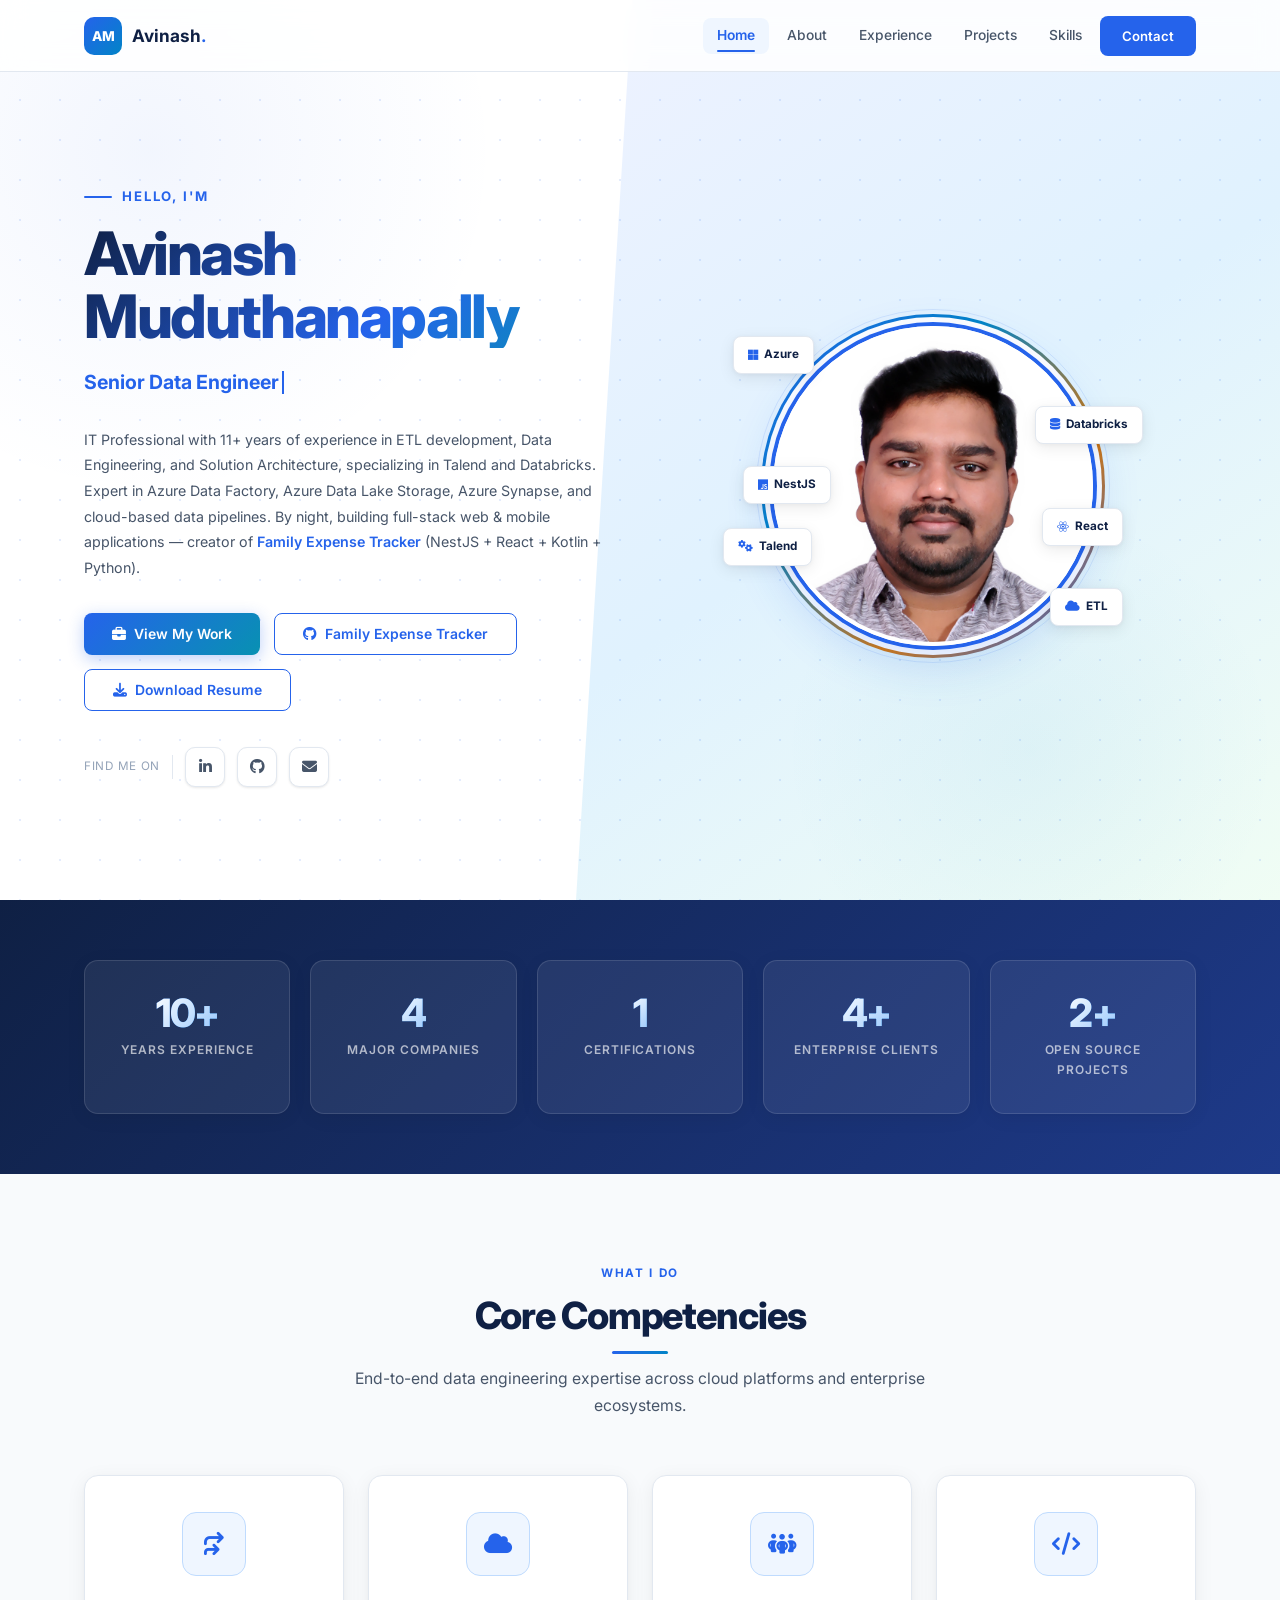
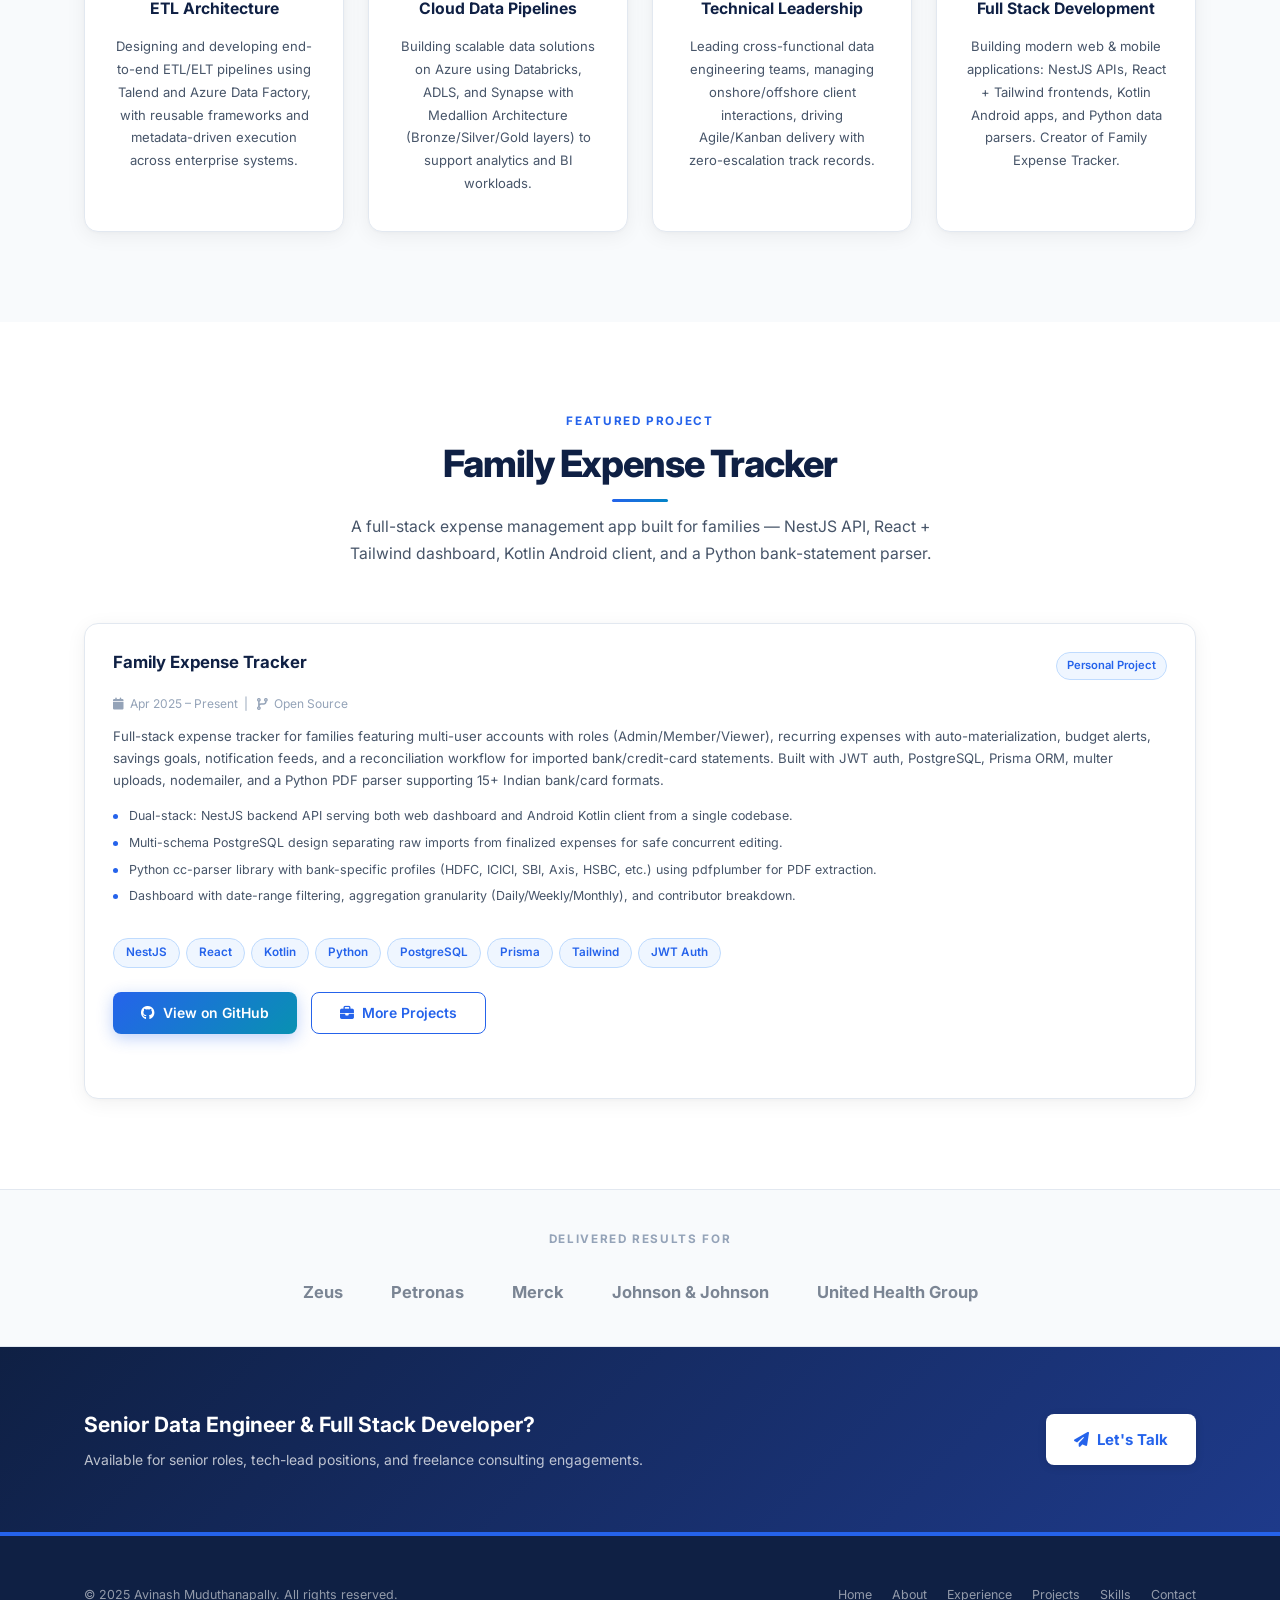
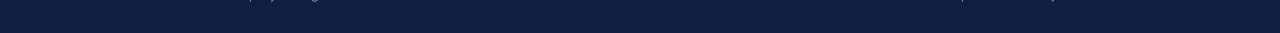
==== commit 003641a8: "feat: feature Family Expense Tracker project, add full-stack highlights, update hero/CTA" ====
--- a/Portfolio/index.html
+++ b/Portfolio/index.html
@@ -3,20 +3,20 @@
 <head>
   <meta charset="UTF-8" />
   <meta name="viewport" content="width=device-width, initial-scale=1.0" />
-  <title>Avinash Muduthanapally – Senior Data Engineer</title>
-  <meta name="description" content="Senior Data Engineer with 11+ years of experience in ETL, Azure Databricks, Talend, and cloud data pipelines." />
+  <title>Avinash Muduthanapally – Senior Data Engineer & Full Stack Developer</title>
+  <meta name="description" content="Senior Data Engineer & Full Stack Developer with 11+ years in ETL, Azure Databricks, Talend, cloud data pipelines. Building full-stack web & mobile apps including Family Expense Tracker (NestJS + React + Kotlin + Python)." />
 
   <!-- Open Graph / LinkedIn preview -->
   <meta property="og:type"        content="website" />
   <meta property="og:url"         content="https://avvi575.github.io/Portfolio/" />
-  <meta property="og:title"       content="Avinash Muduthanapally – Senior Data Engineer" />
-  <meta property="og:description" content="11+ years in ETL development, Data Engineering &amp; Solution Architecture. Expert in Talend, Azure Databricks, ADF, and cloud-based data pipelines." />
+  <meta property="og:title"       content="Avinash Muduthanapally – Senior Data Engineer & Full Stack Developer" />
+  <meta property="og:description" content="11+ years in ETL, Talend, Azure Databricks, plus full-stack development (NestJS, React, Kotlin, Python). Creator of Family Expense Tracker." />
   <meta property="og:image"       content="https://avvi575.github.io/Portfolio/assets/images/profile.jpg" />
   <meta property="og:image:width"  content="1200" />
   <meta property="og:image:height" content="630" />
   <meta name="twitter:card"        content="summary_large_image" />
-  <meta name="twitter:title"       content="Avinash Muduthanapally – Senior Data Engineer" />
-  <meta name="twitter:description" content="11+ years in ETL, Talend, Azure Databricks, and cloud data pipelines." />
+  <meta name="twitter:title"       content="Avinash Muduthanapally – Senior Data Engineer & Full Stack Developer" />
+  <meta name="twitter:description" content="11+ years in ETL, Talend, Azure Databricks, plus full-stack development (NestJS, React, Kotlin, Python)." />
   <meta name="twitter:image"       content="https://avvi575.github.io/Portfolio/assets/images/profile.jpg" />
 
   <!-- Google Fonts -->
@@ -241,7 +241,7 @@
     /* What I Do */
     .what-i-do-grid {
       display: grid;
-      grid-template-columns: repeat(3, 1fr);
+      grid-template-columns: repeat(4, 1fr);
       gap: 24px;
     }
     .what-card {
@@ -333,6 +333,8 @@
     .stats-dark .stat-item:hover { background: rgba(255,255,255,0.12); }
     .stats-dark .stat-number span { background: linear-gradient(135deg, #ffffff, #93c5fd); -webkit-background-clip: text; background-clip: text; -webkit-text-fill-color: transparent; }
     .stats-dark .stat-label { color: rgba(255,255,255,0.65); }
+    .stats-grid { grid-template-columns: repeat(5, 1fr); }
+    @media (max-width: 1024px) { .stats-grid { grid-template-columns: repeat(3, 1fr); } }
 
     @media (max-width: 900px) {
       .hero-inner { grid-template-columns: 1fr; text-align: center; gap: 40px; }
@@ -343,7 +345,7 @@
       .photo-ring-wrap { width: 240px; height: 240px; }
       .photo-img { width: 240px; height: 240px; }
       .photo-placeholder { width: 240px; height: 240px; }
-      .tb-1, .tb-2, .tb-3, .tb-4 { display: none; }
+      .tb-1, .tb-2, .tb-3, .tb-4, .tb-5, .tb-6 { display: none; }
     }
     @media (max-width: 768px) {
       .what-i-do-grid { grid-template-columns: 1fr; }
@@ -409,12 +411,15 @@
           </div>
 
           <p class="hero-summary">
-            IT Professional with 11+ years of experience in ETL development, Data Engineering, and Solution Architecture, specializing in Talend and Databricks. Expert in Azure Data Factory, Azure Data Lake Storage, Azure Synapse, and cloud-based data pipelines.
+            IT Professional with 11+ years of experience in ETL development, Data Engineering, and Solution Architecture, specializing in Talend and Databricks. Expert in Azure Data Factory, Azure Data Lake Storage, Azure Synapse, and cloud-based data pipelines. By night, building full-stack web &amp; mobile applications — creator of <a href="https://github.com/avvi575/family-expense-tracker" target="_blank" style="color:var(--accent-blue); font-weight:600;">Family Expense Tracker</a> (NestJS + React + Kotlin + Python).
           </p>
 
           <div class="hero-actions">
             <a href="projects.html" class="btn btn-primary">
               <i class="fa-solid fa-briefcase"></i> View My Work
+            </a>
+            <a href="https://github.com/avvi575/family-expense-tracker" class="btn btn-secondary" target="_blank">
+              <i class="fa-brands fa-github"></i> Family Expense Tracker
             </a>
             <a href="Avinash_Muduthanapally_Resume (1).pdf" class="btn btn-secondary" target="_blank">
               <i class="fa-solid fa-download"></i> Download Resume
@@ -450,6 +455,8 @@
             <div class="tech-badge tb-2"><i class="fa-solid fa-database"></i> Databricks</div>
             <div class="tech-badge tb-3"><i class="fa-solid fa-gears"></i> Talend</div>
             <div class="tech-badge tb-4"><i class="fa-solid fa-cloud"></i> ETL</div>
+            <div class="tech-badge tb-5" style="top: 140px; left: -30px;"><i class="fa-brands fa-js"></i> NestJS</div>
+            <div class="tech-badge tb-6" style="bottom: 100px; right: -30px;"><i class="fa-brands fa-react"></i> React</div>
           </div>
         </div>
 
@@ -479,11 +486,17 @@
           </div>
           <div class="stat-label">Certifications</div>
         </div>
-        <div class="stat-item" data-aos="fade-up" data-aos-delay="320">
+         <div class="stat-item" data-aos="fade-up" data-aos-delay="320">
           <div class="stat-number">
             <span data-counter data-target="5" data-suffix="+">0</span>
           </div>
           <div class="stat-label">Enterprise Clients</div>
+        </div>
+        <div class="stat-item" data-aos="fade-up" data-aos-delay="400">
+          <div class="stat-number">
+            <span data-counter data-target="3" data-suffix="+">0</span>
+          </div>
+          <div class="stat-label">Open Source Projects</div>
         </div>
       </div>
     </div>
@@ -514,6 +527,61 @@
           <div class="what-icon"><i class="fa-solid fa-people-group"></i></div>
           <h3 class="what-title">Technical Leadership</h3>
           <p class="what-desc">Leading cross-functional data engineering teams, managing onshore/offshore client interactions, driving Agile/Kanban delivery with zero-escalation track records.</p>
+        </div>
+        <div class="what-card" data-aos="fade-up" data-aos-delay="320" data-tilt>
+          <div class="what-icon"><i class="fa-solid fa-code"></i></div>
+          <h3 class="what-title">Full Stack Development</h3>
+          <p class="what-desc">Building modern web &amp; mobile applications: NestJS APIs, React + Tailwind frontends, Kotlin Android apps, and Python data parsers. Creator of Family Expense Tracker.</p>
+        </div>
+      </div>
+    </div>
+  </section>
+
+  <!-- ── Featured Project ────────────────────────────────────── -->
+  <section class="section">
+    <div class="container">
+      <div class="section-header" data-aos="fade-up">
+        <p style="font-size:0.78rem; color:var(--accent-blue); font-weight:700; letter-spacing:0.14em; text-transform:uppercase; margin-bottom:10px;">Featured Project</p>
+        <h2 class="section-title">Family Expense Tracker</h2>
+        <div class="divider"></div>
+        <p class="section-subtitle">A full-stack expense management app built for families — NestJS API, React + Tailwind dashboard, Kotlin Android client, and a Python bank-statement parser.</p>
+      </div>
+
+      <div class="project-card featured-project" data-aos="fade-up" data-tilt>
+        <div class="project-header">
+          <div class="project-name">Family Expense Tracker</div>
+          <span class="project-client-badge tag" style="background:#eff6ff; border-color:#bfdbfe; color:#2563eb;">Personal Project</span>
+        </div>
+        <div class="project-period">
+          <i class="fa-solid fa-calendar"></i> Apr 2025 – Present &nbsp;|&nbsp;
+          <i class="fa-solid fa-code-branch"></i> Open Source
+        </div>
+        <p class="project-desc">
+          Full-stack expense tracker for families featuring multi-user accounts with roles (Admin/Member/Viewer), recurring expenses with auto-materialization, budget alerts, savings goals, notification feeds, and a reconciliation workflow for imported bank/credit-card statements. Built with JWT auth, PostgreSQL, Prisma ORM, multer uploads, nodemailer, and a Python PDF parser supporting 15+ Indian bank/card formats.
+        </p>
+        <ul class="project-achievements">
+          <li>Dual-stack: NestJS backend API serving both web dashboard and Android Kotlin client from a single codebase.</li>
+          <li>Multi-schema PostgreSQL design separating raw imports from finalized expenses for safe concurrent editing.</li>
+          <li>Python cc-parser library with bank-specific profiles (HDFC, ICICI, SBI, Axis, HSBC, etc.) using pdfplumber for PDF extraction.</li>
+          <li>Dashboard with date-range filtering, aggregation granularity (Daily/Weekly/Monthly), and contributor breakdown.</li>
+        </ul>
+        <div class="tags-row">
+          <span class="tag">NestJS</span>
+          <span class="tag">React</span>
+          <span class="tag">Kotlin</span>
+          <span class="tag">Python</span>
+          <span class="tag">PostgreSQL</span>
+          <span class="tag">Prisma</span>
+          <span class="tag">Tailwind</span>
+          <span class="tag">JWT Auth</span>
+        </div>
+        <div class="hero-actions" style="margin-top:24px;">
+          <a href="https://github.com/avvi575/family-expense-tracker" class="btn btn-primary" target="_blank">
+            <i class="fa-brands fa-github"></i> View on GitHub
+          </a>
+          <a href="projects.html" class="btn btn-secondary">
+            <i class="fa-solid fa-briefcase"></i> More Projects
+          </a>
         </div>
       </div>
     </div>
@@ -538,8 +606,8 @@
     <div class="container">
       <div class="cta-inner">
         <div>
-          <h3>Looking for a Senior Data Engineer?</h3>
-          <p>Available for senior roles and freelance consulting engagements.</p>
+          <h3>Senior Data Engineer &amp; Full Stack Developer?</h3>
+          <p>Available for senior roles, tech-lead positions, and freelance consulting engagements.</p>
         </div>
         <a href="contact.html" class="btn-white">
           <i class="fa-solid fa-paper-plane"></i> Let's Talk
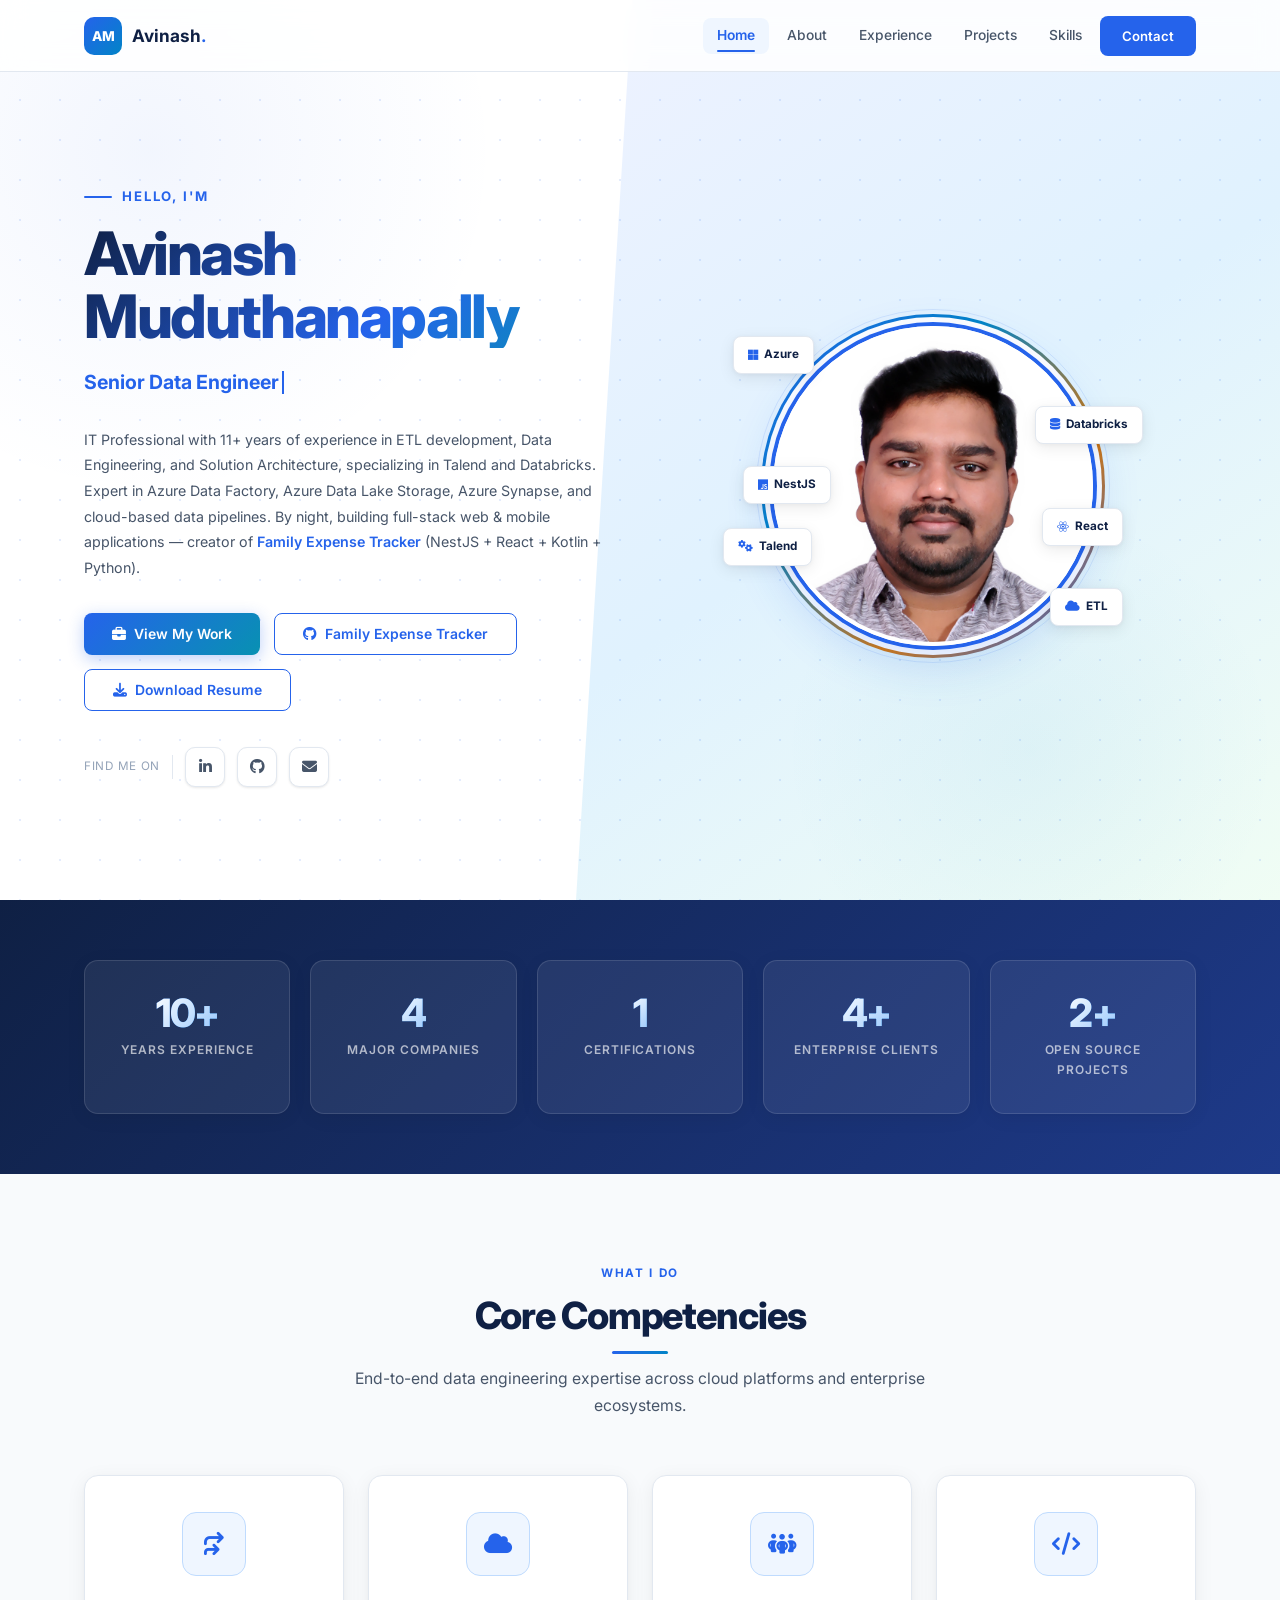
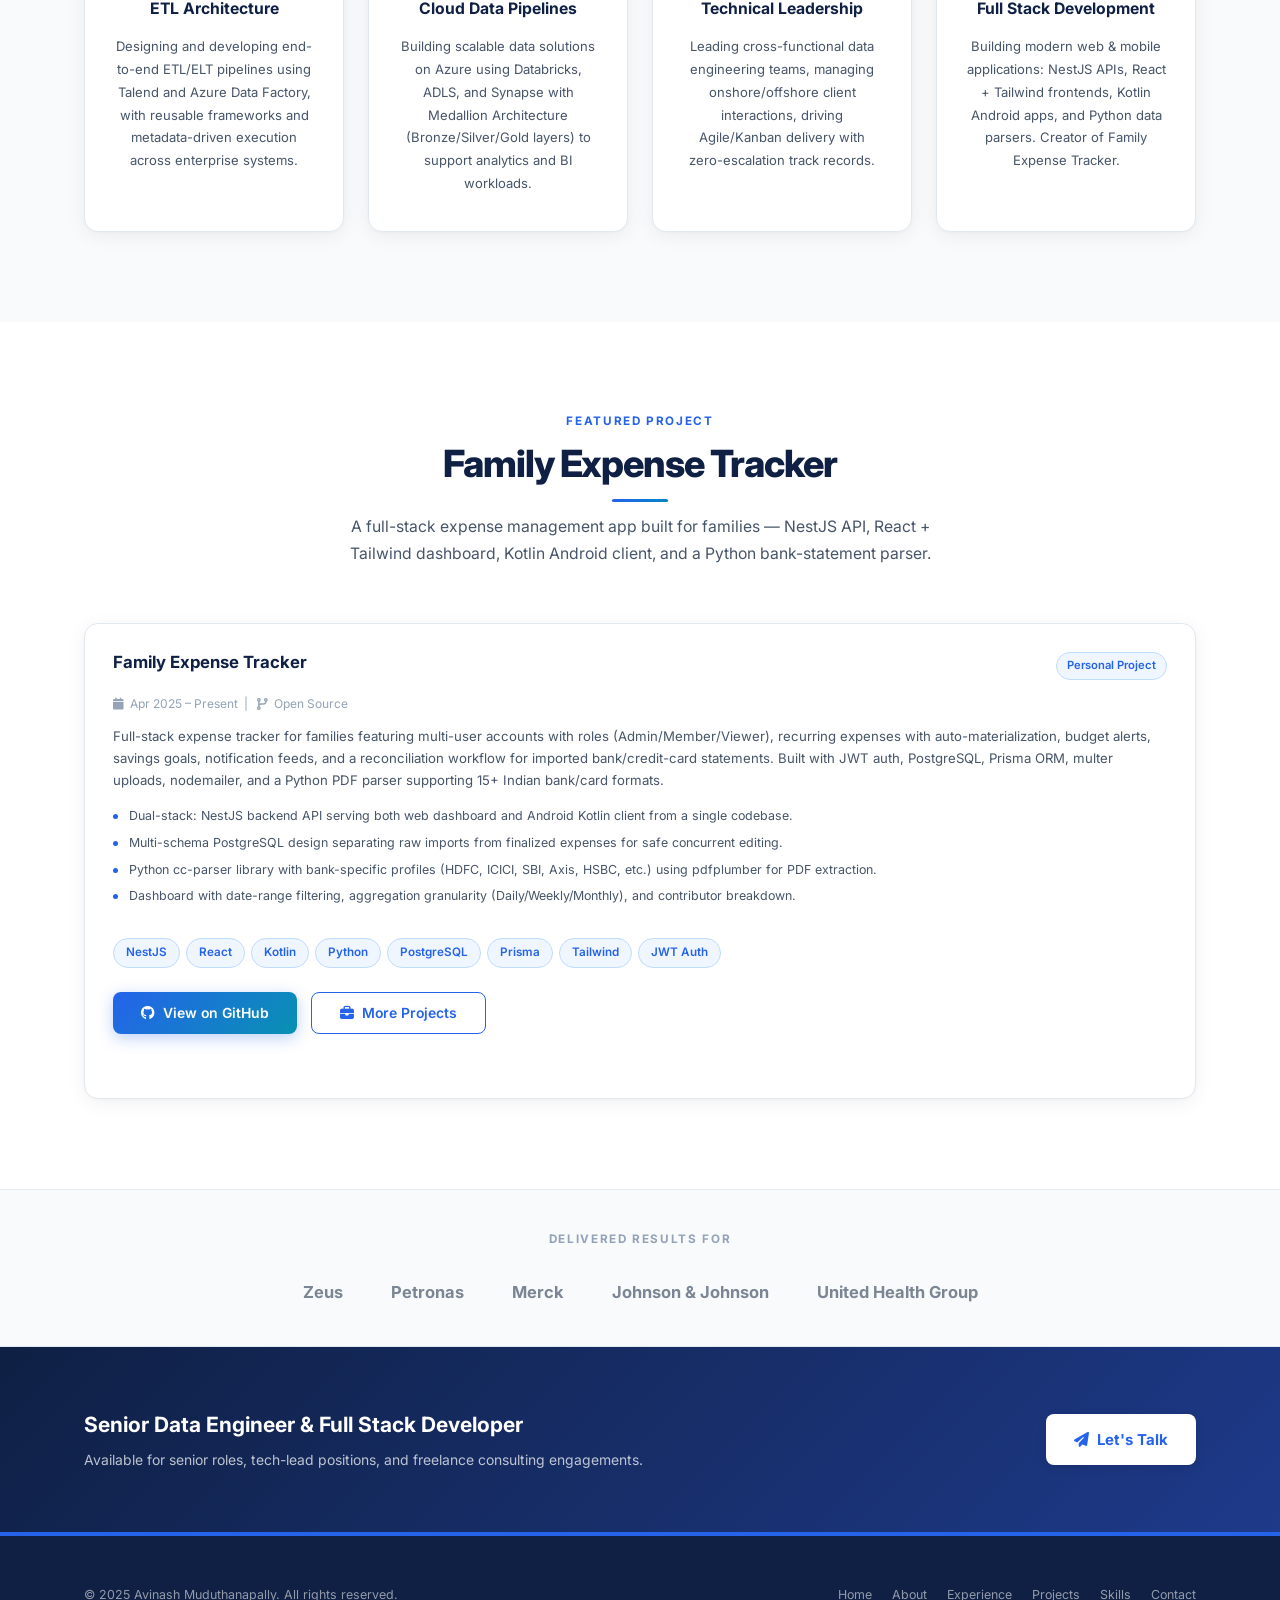
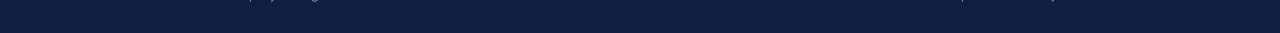
==== commit af39e910: "Fix contact form delivery, resume filename/links, cert wording, skills counts, footer heading" ====
--- a/Portfolio/index.html
+++ b/Portfolio/index.html
@@ -421,7 +421,7 @@
             <a href="https://github.com/avvi575/family-expense-tracker" class="btn btn-secondary" target="_blank">
               <i class="fa-brands fa-github"></i> Family Expense Tracker
             </a>
-            <a href="Avinash_Muduthanapally_Resume (1).pdf" class="btn btn-secondary" target="_blank">
+            <a href="Avinash_Muduthanapally_Resume.pdf" class="btn btn-secondary" target="_blank">
               <i class="fa-solid fa-download"></i> Download Resume
             </a>
           </div>
@@ -606,7 +606,7 @@
     <div class="container">
       <div class="cta-inner">
         <div>
-          <h3>Senior Data Engineer &amp; Full Stack Developer?</h3>
+          <h3>Senior Data Engineer &amp; Full Stack Developer</h3>
           <p>Available for senior roles, tech-lead positions, and freelance consulting engagements.</p>
         </div>
         <a href="contact.html" class="btn-white">
